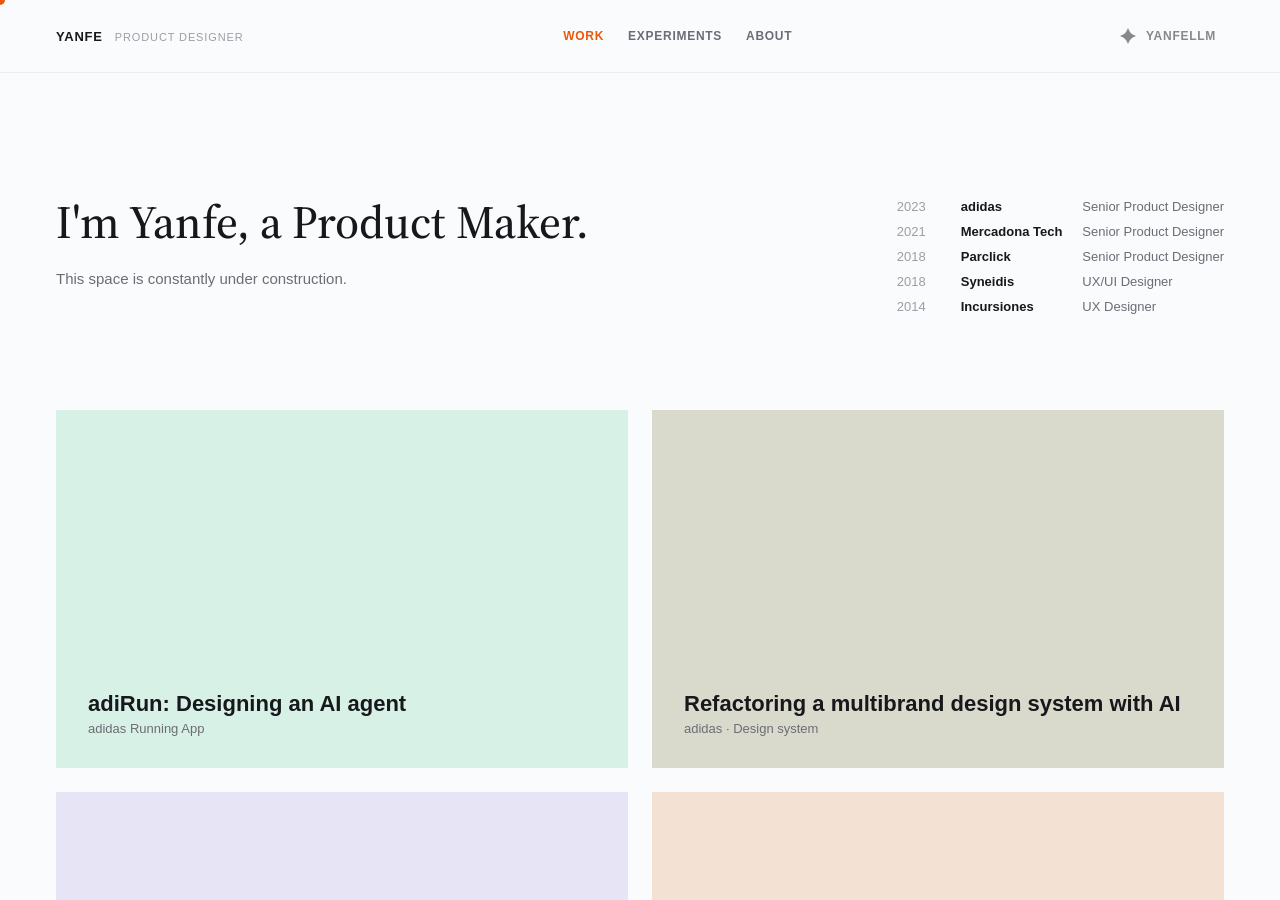
==== index.html @ 69a74528 "Publish Experiments, Token sorting game, and full site assets. Bring production main in sync with th" ====
<!doctype html>
<html lang="en">
<head>
<meta charset="utf-8">
<meta name="viewport" content="width=device-width, initial-scale=1">
<title>Yanfe — Product Designer</title>
<meta name="color-scheme" content="light">
<meta name="theme-color" content="#FAFBFD">
<link rel="icon" href="favicon.svg" type="image/svg+xml">
<link rel="preconnect" href="https://fonts.googleapis.com">
<link rel="preconnect" href="https://fonts.gstatic.com" crossorigin>
<link href="https://fonts.googleapis.com/css2?family=Source+Serif+4:ital,opsz,wght@0,8..60,500;1,8..60,500&display=swap" rel="stylesheet">
<link rel="stylesheet" href="styles.css">
</head>
<body>
<div class="cursor-dot" id="cursorDot"></div>
<button class="chat-fab" aria-label="Ask YanfeLLM" data-chat-toggle>
  <svg width="20" height="20" viewBox="0 0 24 24" fill="#fff"><path d="M12 0 L14.5 9.5 L24 12 L14.5 14.5 L12 24 L9.5 14.5 L0 12 L9.5 9.5 Z"/></svg>
</button>

<!-- YANFELLM CHAT PANEL -->
<div class="chat-panel" id="chatPanel">
  <div class="chat-header">
    <div class="chat-header-left">
      <span class="chat-title">YANFELLM</span>
      <span class="chat-info">i</span>
      <div class="chat-tooltip">YanfeLLM is an AI chatbot. May contain mistakes. Responses aren't stored anywhere.</div>
    </div>
    <button class="chat-close" id="chatClose" aria-label="Close">✕</button>
  </div>
  <div class="chat-body" id="chatBody">
    <p class="chat-prompt-title">What would you like to know?</p>
    <button class="chat-suggestion" data-q="What's your favorite project and why?">↳ What's your favorite project and why?</button>
    <button class="chat-suggestion" data-q="How do you approach product design?">↳ How do you approach product design?</button>
    <button class="chat-suggestion" data-q="What's your background before adidas?">↳ What's your background before adidas?</button>
  </div>
  <div class="chat-footer">
    <input class="chat-input" id="chatInput" type="text" placeholder="Ask about Yanfe...">
    <button class="chat-send" id="chatSend" aria-label="Send">↑</button>
  </div>
</div>

<div class="page" id="page-home">

  <div class="nav">
    <div class="nav-brand">
      <a href="index.html" class="nav-name">YANFE</a>
      <span class="nav-role">PRODUCT DESIGNER</span>
    </div>
    <div class="nav-links">
      <a href="index.html#work" class="active">WORK</a>
      <a href="experiments.html">EXPERIMENTS</a>
      <a href="about.html">ABOUT</a>
    </div>
    <button class="chat-toggle" aria-label="Ask YanfeLLM" data-chat-toggle><svg class="chat-toggle-icon" width="16" height="16" viewBox="0 0 30 30" fill="none" xmlns="http://www.w3.org/2000/svg"><path d="M14.5231 29.2759C12.6685 22.5706 7.42938 17.3315 0.724097 15.4769C0.240255 15.3431 0.240255 14.657 0.724097 14.5231C7.42938 12.6685 12.6685 7.42939 14.5231 0.724099C14.6569 0.240257 15.343 0.240257 15.4769 0.724099C17.3315 7.42939 22.5706 12.6685 29.2759 14.5231C29.7597 14.657 29.7597 15.343 29.2759 15.4769C22.5706 17.3315 17.3315 22.5706 15.4769 29.2759C15.343 29.7597 14.657 29.7597 14.5231 29.2759Z" fill="currentColor"/></svg><span class="chat-toggle-label">YANFELLM</span></button>
  </div>

  <div class="hero-row">
    <div class="hero-copy">
      <h1 class="hero">I'm Yanfe, a Product Maker.</h1>
      <p class="hero-note">This space is constantly under construction.</p>
    </div>
    <div class="experience">
      <div class="year">2023</div><a href="https://www.adidas.com" class="company">adidas</a><div class="role">Senior Product Designer</div>
      <div class="year">2021</div><a href="#" class="company">Mercadona Tech</a><div class="role">Senior Product Designer</div>
      <div class="year">2018</div><a href="#" class="company">Parclick</a><div class="role">Senior Product Designer</div>
      <div class="year">2018</div><a href="#" class="company">Syneidis</a><div class="role">UX/UI Designer</div>
      <div class="year">2014</div><a href="https://incursiones-ve.com" class="company">Incursiones</a><div class="role">UX Designer</div>
    </div>
  </div>

  <div id="work" class="projects">
    <a href="adirun.html" class="tile tile5 tile-light tile-adirun">
      <div><div class="tile-title">adiRun: Designing an AI agent</div><div class="tile-meta">adidas Running App</div></div>
    </a>
    <a href="post-sales-ds.html" class="tile tile4 tile-light tile-ds">
      <div><div class="tile-title">Refactoring a multibrand design system with AI</div><div class="tile-meta">adidas · Design system</div></div>
    </a>
    <a href="order-history.html" class="tile tile3 tile-light tile-oh">
      <div><div class="tile-title">Rethinking adidas post-purchase support</div><div class="tile-meta">adidas · Post-sales</div></div>
    </a>
    <a href="repeat-order.html" class="tile tile-repeat tile-light">
      <div><div class="tile-title">Repeat Order: turning a hidden shortcut into a growth lever</div><div class="tile-meta">Mercadona Online</div></div>
    </a>
  </div>

  <div class="about">
    <p>10+ years across e-commerce, logistics and complex service products. I hold a BFA in architecture, and it still shapes how I approach product.</p>
    <p>I work at the intersection of strategy, systems and experience. Across consumer products and internal platforms, at companies where design had to move fast and work at scale.</p>
    <a href="about.html" style="display: inline-block; margin-top: 12px; font-size: 14px; text-decoration: underline;">More about me →</a>
  </div>

  <div class="footer">
    <div class="footer-note">Designed + built by Yanfe</div>
    <div class="footer-links"><a href="https://www.linkedin.com/in/yanfepedroza" target="_blank" rel="noopener noreferrer">LinkedIn</a><a href="mailto:yanfepedroza@gmail.com">Email</a><a href="https://github.com/Yanfep" target="_blank" rel="noopener noreferrer">GitHub</a></div>
  </div>
</div>

<script src="script.js"></script>
</body>
</html>
---- styles.css ----
html { color-scheme: light; background: #FAFBFD; }
:root {
  --bg: #FAFBFD;
  --fg: #17181C;
  --muted: #6B6D75;
  --faint: #9C9EA6;
  --line: #ECEDF0;
  --accent: #E8590C;
  --tile1a: #F2A65A;
  --tile1b: #E8598A;
  --tile2: #EDEEF2;
  --tile3: #E7E4F5;
  --tile-repeat: #F3E1D4;
  --tile4a: #5B6CE8;
  --tile4b: #8A5BE8;
  --tile5: #DCEFE6;
  --tile6a: #1E2330;
  --tile6b: #3A4258;
  --swatch: #EDEEF2;
}
* { box-sizing: border-box; }
html { height: 100%; }
body {
  margin: 0;
  font-family: 'Helvetica Now Display', 'Helvetica Neue', Helvetica, Arial, sans-serif;
  background: var(--bg) !important;
  color: var(--fg);
  cursor: none;
  display: flex;
  height: 100dvh;
  overflow: hidden;
}
a, .tile, .experiment-card { cursor: none; }
a { color: var(--fg); text-decoration: none; }
a:hover { color: var(--accent); }
.page {
  flex: 1 1 0%;
  min-width: 0;
  min-height: 0;
  height: 100%;
  overflow-y: auto;
  display: flex;
  flex-direction: column;
  order: 1;
  container-type: inline-size;
  container-name: page;
}

.cursor-dot {
  position: fixed;
  top: 0; left: 0;
  width: 10px; height: 10px;
  border-radius: 50%;
  background: var(--accent);
  pointer-events: none;
  transform: translate(-50%, -50%);
  z-index: 9999;
  transition: width 0.15s ease, height 0.15s ease, opacity 0.15s ease;
}
.cursor-dot.hover { width: 18px; height: 18px; }
@media (hover: none) {
  .cursor-dot { display: none; }
  body, a, .tile, .experiment-card { cursor: auto; }
}

.resize-hint {
  position: fixed; bottom: 16px; left: 50%; transform: translateX(-50%);
  background: var(--fg); color: var(--bg); font-size: 12px; padding: 8px 14px;
  border-radius: 999px; opacity: 0.85; pointer-events: none; z-index: 10;
}

/* NAV (shared) */
.nav { display: flex; align-items: center; justify-content: space-between; gap: 16px; padding: 20px 56px; border-bottom: 1px solid var(--line); }
.nav-brand { display: flex; align-items: baseline; gap: 12px; flex-wrap: wrap; }
.nav-name { font-size: 13px; font-weight: 700; letter-spacing: 0.06em; color: var(--fg); }
.nav-role { font-size: 11px; font-weight: 500; letter-spacing: 0.08em; color: var(--faint); }
.nav-links { display: flex; gap: 24px; font-size: 12px; font-weight: 600; letter-spacing: 0.06em; overflow-x: auto; scrollbar-width: none; }
.nav-links::-webkit-scrollbar { display: none; }
.nav-links a { white-space: nowrap; }
.nav-links a.active { color: var(--accent); }
.nav-links a:not(.active) { color: var(--muted); }

/* ===== HOME ===== */
.hero-row { padding: 120px 56px 96px 56px; display: flex; justify-content: space-between; gap: 40px; flex-wrap: wrap; }
h1 { margin: 0; font-family: 'Source Serif 4', serif; font-weight: 500; color: var(--fg); }
.hero-copy { max-width: 560px; min-width: 0; }
h1.hero { max-width: 560px; font-size: 46px; line-height: 1.25; }
.hero-note { margin: 16px 0 0 0; font-size: 15px; line-height: 1.6; color: var(--muted); }
h1 em { font-style: italic; }
.experience { display: grid; grid-template-columns: 44px auto 1fr; column-gap: 20px; row-gap: 10px; align-content: start; font-size: 13px; padding-top: 6px; min-width: 0; }
.experience .year { color: var(--faint); }
.experience .company { font-weight: 600; }
.experience .role { color: var(--muted); }

.projects { padding: 0 56px; display: grid; grid-template-columns: 1fr 1fr; gap: 24px; }
.tile { display: flex; align-items: flex-end; padding: 32px; height: auto; aspect-ratio: 16 / 10; min-height: 320px; cursor: pointer; }
.tile-title { font-size: 22px; font-weight: 700; }
.tile-meta { font-size: 13px; margin-top: 4px; }
.tile-dark .tile-title { color: #fff; } .tile-dark .tile-meta { color: rgba(255,255,255,0.8); }
.tile-light .tile-title { color: var(--fg); } .tile-light .tile-meta { color: var(--muted); }
.tile1 { background: linear-gradient(135deg, var(--tile1a), var(--tile1b)); }
.tile2 { background: var(--tile2); }
.tile3 { background: var(--tile3); }
.tile-repeat { background: var(--tile-repeat); }
.tile4 { background: #dadacc; }
.tile5 { background: #d7f1e6; }
.tile6 { background: linear-gradient(135deg, var(--tile6a), var(--tile6b)); }

.experiments-header { padding: 96px 56px 56px 56px; max-width: 640px; }
.experiments-header h1 { font-size: 38px; line-height: 1.3; }
.experiments-header p { margin: 16px 0 0 0; font-size: 15px; line-height: 1.6; color: var(--muted); }
.experiments-grid { padding: 0 56px 96px; display: grid; grid-template-columns: 1fr 1fr 1fr; gap: 20px; }
.experiment-card { display: block; padding: 24px; border: 1px solid var(--line); }
.experiment-card .title { font-size: 15px; font-weight: 600; color: var(--fg); }
.experiment-card .meta { font-size: 12px; color: var(--muted); margin-top: 6px; }

.about { padding: 88px 56px 56px 56px; max-width: 640px; }
.about p { margin: 0; font-size: 15px; line-height: 1.7; color: var(--muted); }
.about p + p { margin-top: 14px; }

.about-grid { padding: 88px 56px 96px 56px; display: grid; grid-template-columns: 1fr 1fr; gap: 64px; align-items: start; }
.about-heading { font-family: 'Source Serif 4', serif; font-weight: 500; font-style: normal; font-size: 46px; line-height: 1.25; margin: 12px 0 20px 0; color: var(--fg); }
.about-heading em { font-style: italic; }
.about-bio p { margin: 0 0 16px 0; font-size: 15px; line-height: 1.7; color: var(--muted); }
.about-bio p:last-child { margin-bottom: 0; }
.about-work { display: flex; flex-direction: column; }
.about-work .p-eyebrow { margin-bottom: 20px; }
.work-item { display: flex; gap: 16px; align-items: baseline; padding: 16px 0; border-top: 1px solid var(--line); }
.work-item:last-child { border-bottom: 1px solid var(--line); }
.work-num { font-size: 12px; color: var(--faint); flex-shrink: 0; width: 20px; }
.work-title { font-size: 14px; font-weight: 600; color: var(--fg); margin-bottom: 3px; }
.work-desc { font-size: 13px; color: var(--muted); line-height: 1.5; }

.footer { margin-top: auto; padding: 24px 56px 40px 56px; border-top: 1px solid var(--line); display: flex; align-items: center; justify-content: space-between; flex-wrap: wrap; gap: 12px; }
.footer-note { font-size: 12px; color: var(--faint); }
.footer-links { display: flex; gap: 20px; font-size: 12px; color: var(--muted); }

/* ===== PROJECT DETAIL ===== */
.project-body {
  display: grid;
  grid-template-columns: 1fr minmax(0, 768px) 1fr;
  column-gap: 32px;
  width: 100%;
  max-width: 1800px;
  margin: 0 auto;
  padding: 48px 56px 0;
  align-items: start;
}
.sidebar {
  position: sticky;
  top: 24px;
  width: auto;
  max-width: 240px;
  display: flex;
  flex-direction: column;
  align-items: flex-start;
  gap: 8px;
}
.sidebar .back {
  font-size: 13px;
  letter-spacing: 0.06em;
  text-transform: uppercase;
  color: var(--muted);
  margin-bottom: 16px;
}
.sidebar .section-link {
  font-size: 15px;
  line-height: 1.5;
  color: var(--faint);
  background: none;
  border: none;
  padding: 0;
  text-align: left;
}
.sidebar .section-link.active { color: var(--fg); font-weight: 500; }

.project-content {
  min-width: 0;
  padding-bottom: 96px;
  display: flex;
  flex-direction: column;
  gap: 96px;
}
.project-intro { display: flex; flex-direction: column; gap: 24px; }
.project-eyebrow {
  font-size: 13px;
  letter-spacing: 0.04em;
  text-transform: uppercase;
  color: var(--faint);
  margin: 0;
}
.project-title {
  font-family: 'Source Serif 4', serif;
  font-weight: 500;
  font-size: clamp(36px, 4.2vw, 56px);
  line-height: 1.1;
  letter-spacing: -0.02em;
  margin: 0;
}
.hero-image {
  width: 100%;
  height: auto;
  aspect-ratio: 16 / 9;
  background: linear-gradient(135deg, var(--tile1a), var(--tile1b));
  display: flex;
  align-items: center;
  justify-content: center;
  color: rgba(255,255,255,0.85);
  font-size: 15px;
}
.hero-image.hero-adirun {
  background: #d7f1e6;
  color: transparent;
}
.hero-image.hero-orders {
  background: #E7E4F5;
  color: transparent;
}
.hero-image.hero-repeat {
  background: #F3E1D4;
  color: transparent;
}
.hero-image.hero-ds {
  background: #dadacc;
  color: transparent;
}
.meta-row {
  display: grid;
  grid-template-columns: repeat(4, minmax(0, 1fr));
  gap: 32px 48px;
}
.meta-row .label {
  font-size: 12px;
  letter-spacing: 0.06em;
  text-transform: uppercase;
  color: var(--faint);
  margin-bottom: 8px;
}
.meta-row .value { font-size: 14px; line-height: 1.5; color: var(--fg); }

.p-section { padding-bottom: 0; scroll-margin-top: 32px; }
.p-eyebrow { font-size: 12px; font-weight: 600; letter-spacing: 0.08em; color: var(--accent); margin-bottom: 16px; }
.project-content .p-eyebrow {
  font-size: 13px;
  font-weight: 500;
  letter-spacing: 0.04em;
  text-transform: uppercase;
  color: var(--faint);
  margin-bottom: 8px;
}
.p-section h2 {
  font-family: 'Source Serif 4', serif;
  font-weight: 500;
  font-size: clamp(24px, 2.4vw, 32px);
  line-height: 1.2;
  letter-spacing: -0.02em;
  margin: 0 0 16px 0;
  color: var(--fg);
}
.p-section p { margin: 0 0 16px 0; font-size: 15px; line-height: 1.7; color: var(--muted); }
.p-section p:last-child { margin-bottom: 0; }
.project-content code {
  font-family: ui-monospace, SFMono-Regular, Menlo, monospace;
  font-size: 12.5px;
  background: var(--swatch);
  padding: 1px 5px;
  color: var(--fg);
}
.placeholder-block { height: auto; aspect-ratio: 16 / 10; background: var(--swatch); display: flex; align-items: center; justify-content: center; font-size: 13px; color: var(--faint); margin-top: 24px; }

.p-figure {
  margin: 24px 0;
  padding: 0;
  background: #fff;
  border: 1px solid var(--line);
  overflow-x: auto;
}
.p-section .p-figure:last-child {
  margin-bottom: 0;
}

.prototype-embed {
  margin: 24px 0 0;
  display: flex;
  justify-content: center;
  background: #eae7e0;
  border: 1px solid var(--line);
  padding: 28px 16px 20px;
}
.prototype-embed iframe {
  width: 380px;
  max-width: 100%;
  height: 800px;
  border: 0;
  background: transparent;
}
.p-figure img,
.p-figure-video {
  display: block;
  width: 100%;
  height: auto;
}
.p-figure-video {
  background: #fff;
}

.token-panel {
  margin: 24px 0;
  background: #2c2c2c;
  border: 1px solid #3d3d3d;
  color: #f5f5f5;
  overflow: hidden;
}
.token-panel-title {
  margin: 0;
  padding: 14px 16px 10px;
  font-size: 13px;
  font-weight: 600;
}
.token-panel-scroll {
  overflow-x: auto;
}
.token-table {
  width: 100%;
  min-width: 720px;
  border-collapse: collapse;
  font-size: 11px;
  line-height: 1.3;
}
.token-table th,
.token-table td {
  padding: 7px 10px;
  text-align: left;
  border-top: 1px solid #3d3d3d;
  white-space: nowrap;
  vertical-align: middle;
}
.token-table th {
  font-size: 11px;
  font-weight: 500;
  color: #b3b3b3;
}
.token-table td:first-child {
  font-family: ui-monospace, SFMono-Regular, Menlo, monospace;
  font-size: 11.5px;
  color: #ececec;
}
.token-chip {
  display: inline-flex;
  align-items: center;
  gap: 8px;
  font-family: ui-monospace, SFMono-Regular, Menlo, monospace;
  font-size: 11px;
  color: #d8d8d8;
}
.token-chip i {
  width: 14px;
  height: 14px;
  border-radius: 3px;
  border: 1px solid rgba(255,255,255,0.18);
  flex-shrink: 0;
  display: inline-block;
}
.token-chip em {
  font-style: normal;
  font-size: 10px;
  color: #9a9a9a;
}

.p-quote {
  font-family: 'Source Serif 4', serif;
  font-style: italic;
  font-size: 22px;
  line-height: 1.4;
  color: var(--fg);
  margin: 12px 0 16px;
}

.signal-row {
  display: grid;
  grid-template-columns: repeat(4, minmax(0, 1fr));
  gap: 12px;
  margin: 8px 0 24px;
}
.signal {
  padding: 14px 12px;
  border: 1px solid var(--line);
  font-size: 13px;
  font-weight: 600;
  line-height: 1.35;
  color: var(--fg);
}

.cap-list {
  display: grid;
  grid-template-columns: 1fr 1fr;
  gap: 20px 32px;
  margin: 8px 0 24px;
}
.cap-title { font-size: 15px; font-weight: 600; margin-bottom: 4px; color: var(--fg); }
.cap-desc { font-size: 14px; line-height: 1.5; color: var(--muted); }

.process-row {
  display: flex;
  flex-wrap: wrap;
  align-items: center;
  gap: 8px 6px;
  margin: 8px 0 24px;
}
.process-step {
  padding: 12px 14px;
  border: 1px solid var(--line);
  font-size: 13px;
  font-weight: 600;
  color: var(--fg);
  line-height: 1.3;
}
.process-arrow { color: var(--faint); font-size: 14px; }

.p-list {
  margin: 0 0 16px 0;
  padding: 0 0 0 20px;
  color: var(--muted);
  font-size: 15px;
  line-height: 1.7;
}
.p-list li { margin: 0 0 6px 0; }
.p-list li:last-child { margin-bottom: 0; }

.stat-row {
  display: grid;
  grid-template-columns: repeat(3, minmax(0, 1fr));
  gap: 12px;
  margin: 8px 0 24px;
}
.stat {
  padding: 16px 14px;
  border: 1px solid var(--line);
}
.stat-num {
  font-family: 'Source Serif 4', serif;
  font-size: 28px;
  font-weight: 500;
  letter-spacing: -0.02em;
  color: var(--fg);
  margin-bottom: 4px;
}
.stat-label { font-size: 13px; color: var(--muted); }

.flows-grid { display: grid; grid-template-columns: 1fr 1fr; gap: 24px; }
.flow-card .placeholder-block { aspect-ratio: 16 / 10; height: auto; margin-top: 0; margin-bottom: 16px; }
.flow-title { font-size: 16px; font-weight: 600; margin-bottom: 6px; }
.flow-desc { font-size: 14px; color: var(--muted); line-height: 1.5; }

.reflection-list { display: flex; flex-direction: column; gap: 28px; }
.reflection-item .r-title { font-size: 18px; font-weight: 600; margin-bottom: 6px; }
.reflection-item .r-desc { font-size: 15px; line-height: 1.6; color: var(--muted); }

/* ===== RESPONSIVE ===== */
@media (max-width: 900px) {
  .nav, .hero-row, .projects, .about, .about-grid, .footer, .experiments-header, .experiments-grid, .project-body { padding-left: 32px; padding-right: 32px; }
  .hero-row { padding-top: 88px; padding-bottom: 64px; }
  h1.hero { font-size: 38px; }
  .about-heading { font-size: 38px; }
  .projects { grid-template-columns: 1fr 1fr; gap: 16px; }
  .experiments-grid { grid-template-columns: 1fr 1fr; }
  .tile { min-height: 240px; padding: 24px; }
  .tile-title { font-size: 20px; }

  .project-body { grid-template-columns: 1fr; row-gap: 0; padding-top: 24px; }
  .sidebar { display: none; }
  .project-content { gap: 64px; padding-bottom: 72px; }
  .meta-row { grid-template-columns: 1fr 1fr; gap: 24px; }
}

@media (max-width: 600px) {
  .nav, .hero-row, .projects, .about, .footer, .experiments-header, .experiments-grid { padding-left: 20px; padding-right: 20px; }
  .nav { padding-top: 16px; padding-bottom: 16px; gap: 12px; }
  .nav-brand { gap: 8px; }
  .nav-role { display: none; }
  .nav-links { gap: 18px; }
  .hero-row { padding-top: 56px; padding-bottom: 48px; flex-direction: column; gap: 32px; }
  h1.hero { font-size: 30px; line-height: 1.3; max-width: 100%; }
  .about-heading { font-size: 30px; line-height: 1.3; }
  .experience { grid-template-columns: 56px 1fr; row-gap: 4px; }
  .experience .role { grid-column: 2; font-size: 12px; margin-top: -4px; margin-bottom: 8px; }
  .projects { grid-template-columns: 1fr; gap: 14px; }
  .tile { min-height: 220px; padding: 20px; }
  .tile-title { font-size: 20px; }
  .about { padding-top: 56px; padding-bottom: 40px; }
  .about-grid { padding: 56px 20px 64px 20px; grid-template-columns: 1fr; gap: 40px; }
  .about-heading { font-size: 24px; }
  .experiments-header { padding-top: 56px; padding-bottom: 40px; }
  .experiments-header h1 { font-size: 28px; }
  .experiments-grid { grid-template-columns: 1fr; gap: 14px; }
  .footer { padding-top: 20px; padding-bottom: 28px; flex-direction: column; align-items: flex-start; }
  .footer-links { gap: 16px; }

  /* Project detail: sidebar collapses on mobile */
  .project-body { grid-template-columns: 1fr; padding: 20px 20px 0; }
  .sidebar { display: none; }
  .section-pills { display: none; }
  .project-content { padding-top: 8px; gap: 48px; padding-bottom: 56px; }
  .project-intro { gap: 20px; }
  .meta-row { grid-template-columns: 1fr; gap: 16px; }
  .p-quote { font-size: 20px; }
  .flows-grid { grid-template-columns: 1fr; gap: 24px; }
  .signal-row { grid-template-columns: 1fr 1fr; }
  .cap-list { grid-template-columns: 1fr; }
  .process-arrow { display: none; }
  .process-row { display: grid; grid-template-columns: 1fr; }
  .stat-row { grid-template-columns: 1fr; }
}

/* Orange hover on all interactive text — !important because several
   elements set their own color and would otherwise win over a plain a:hover */
.nav-links a:hover,
.experience a.company:hover,
.experiment-card:hover .title,
.experiment-card:hover .meta,
.footer-links a:hover,
.sidebar .back:hover,
.sidebar .section-link:hover,
.section-pills a:hover {
  color: var(--accent) !important;
}

/* ===== YANFELLM CHAT ===== */
.chat-toggle {
  background: none;
  border: none;
  padding: 8px;
  display: flex;
  align-items: center;
  justify-content: center;
  flex-shrink: 0;
  height: 32px;
  border-radius: 999px;
  opacity: 0.5;
  color: var(--fg);
  transition: opacity 0.2s ease, background-color 0.2s ease;
}
.chat-toggle-icon {
  width: 16px;
  height: 16px;
  flex-shrink: 0;
  fill: currentColor;
  transition: fill 0.2s ease;
}
.chat-toggle-label {
  font-size: 12px;
  font-weight: 600;
  letter-spacing: 0.06em;
  color: inherit;
  padding-left: 10px;
  max-width: 110px;
  overflow: hidden;
  white-space: nowrap;
  transition: max-width 0.2s ease, opacity 0.2s ease, padding 0.2s ease;
}
.chat-toggle:hover {
  opacity: 1;
  color: var(--accent);
}
body.chat-open .chat-toggle {
  opacity: 1;
  background: color-mix(in srgb, var(--accent) 8%, transparent);
  color: var(--accent);
}
body.chat-open .chat-toggle-label {
  max-width: 0;
  opacity: 0;
  padding-left: 0;
}
.chat-fab {
  display: none;
  position: fixed; bottom: 20px; right: 20px; z-index: 50;
  width: 52px; height: 52px; border-radius: 50%; background: var(--accent);
  border: none; align-items: center; justify-content: center;
  box-shadow: 0 4px 14px rgba(0,0,0,0.18);
}
@media (max-width: 600px) {
  .chat-toggle { display: none; }
  .chat-fab { display: flex; }
}
.chat-panel {
  order: 2;
  position: relative;
  height: 100%;
  width: 0;
  flex-shrink: 0;
  overflow: hidden;
  background: var(--bg);
  border-left: 0 solid var(--line);
  z-index: 100;
  display: flex;
  flex-direction: column;
  transition: width 0.25s ease;
}
.chat-panel.open {
  width: 380px;
  border-left-width: 1px;
}
.chat-panel > * { min-width: 380px; }
.chat-header {
  display: flex; align-items: center; justify-content: space-between;
  padding: 20px 20px; border-bottom: 1px solid var(--line);
}
.chat-header-left { display: flex; align-items: center; gap: 8px; position: relative; }
.chat-title { font-size: 13px; font-weight: 700; letter-spacing: 0.06em; }
.chat-info { width: 15px; height: 15px; border-radius: 50%; border: 1px solid var(--faint); color: var(--faint);
  font-size: 10px; display: flex; align-items: center; justify-content: center; cursor: help; }
.chat-tooltip {
  position: absolute; top: 26px; left: 0; width: 240px; background: var(--bg); border: 1px solid var(--line);
  padding: 12px; font-size: 12px; line-height: 1.5; color: var(--muted); display: none; z-index: 5;
}
.chat-info:hover + .chat-tooltip, .chat-tooltip:hover { display: block; }
.chat-close { background: none; border: none; font-size: 16px; color: var(--muted); padding: 4px; }
.chat-body { flex-grow: 1; overflow-y: auto; padding: 24px 20px; display: flex; flex-direction: column; gap: 16px; }
.chat-prompt-title { font-family: 'Source Serif 4', serif; font-weight: 500; font-size: 22px; margin: 0 0 16px 0; }
.chat-suggestion {
  display: flex; align-items: flex-start; gap: 8px; font-size: 14px; color: var(--muted);
  background: none; border: none; text-align: left; padding: 6px 0; cursor: none;
}
.chat-suggestion:hover { color: var(--fg); }
.chat-msg { font-size: 14px; line-height: 1.6; }
.chat-msg.user { align-self: flex-end; background: var(--fg); color: var(--bg); padding: 10px 14px; max-width: 85%; }
.chat-msg.assistant { align-self: flex-start; color: var(--fg); max-width: 100%; white-space: pre-wrap; }
.chat-msg.thinking { color: var(--faint); font-style: italic; }
.chat-footer { padding: 16px 20px; border-top: 1px solid var(--line); display: flex; gap: 8px; }
.chat-input {
  flex-grow: 1; border: 1px solid var(--line); padding: 10px 12px; font-size: 14px; font-family: inherit;
  background: var(--bg); color: var(--fg);
}
.chat-input:focus { outline: none; border-color: var(--fg); }
.chat-send {
  background: var(--fg); color: var(--bg); border: none; width: 36px; height: 36px;
  display: flex; align-items: center; justify-content: center; flex-shrink: 0; cursor: none;
}
.chat-send:disabled { opacity: 0.4; }
@media (max-width: 600px) {
  .chat-panel {
    position: fixed;
    top: 0;
    right: 0;
    width: 100%;
    max-width: 100%;
    height: 100%;
    border-left: none;
    transform: translateX(100%);
    transition: transform 0.25s ease;
  }
  .chat-panel.open {
    transform: translateX(0);
    width: 100%;
  }
  .chat-panel > * { min-width: 0; }
}

@container page (max-width: 900px) {
  .hero-row { flex-direction: column; gap: 32px; }
  .projects { grid-template-columns: 1fr; }
  .about-grid { grid-template-columns: 1fr; gap: 40px; }
  .project-body { grid-template-columns: 1fr; }
  .sidebar { display: none; }
  .meta-row { grid-template-columns: 1fr 1fr; }
}

html { scroll-behavior: smooth; }
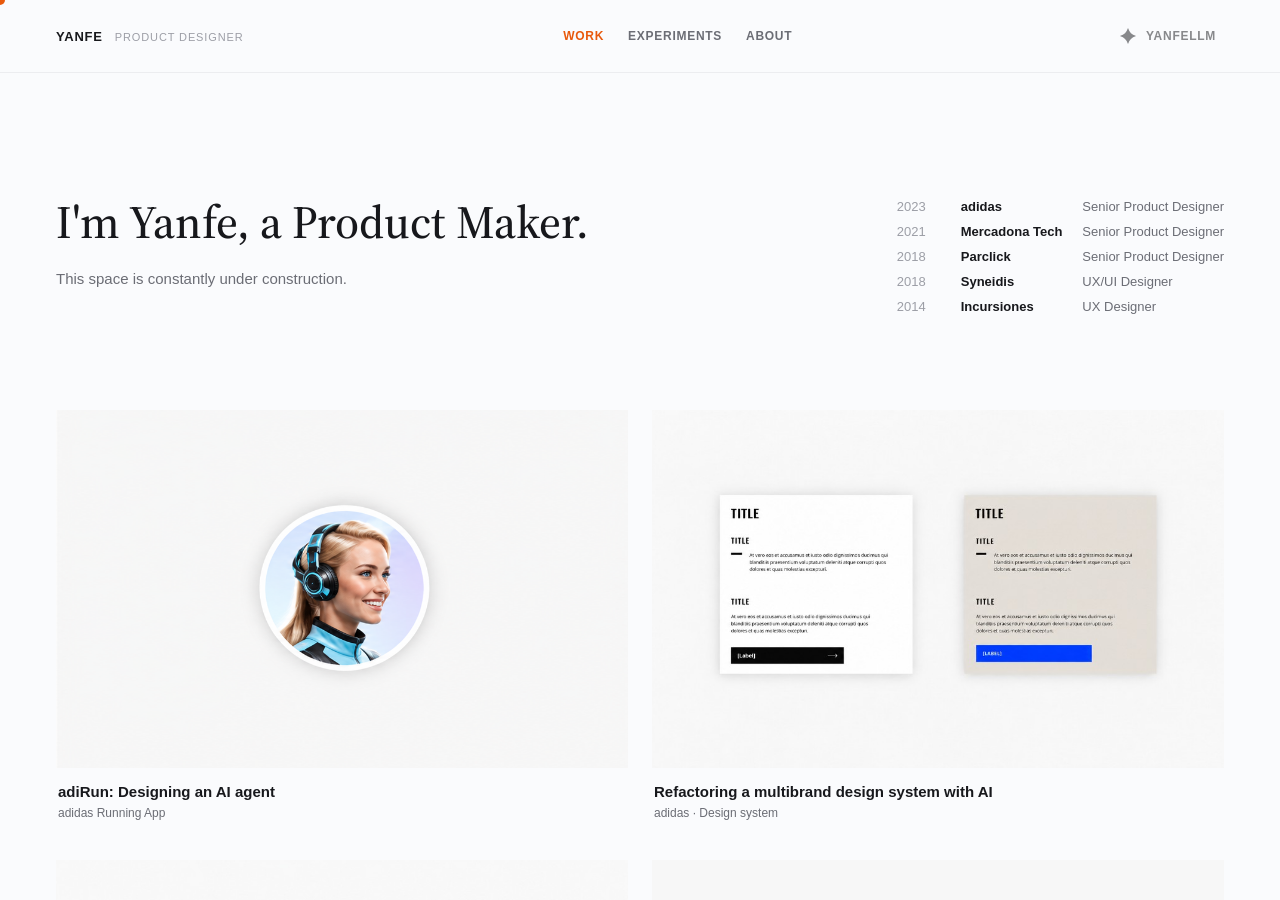
==== commit 75d70476: "Add project covers and move titles below the cards. Ship portfolio tile imagery for adiRun, design s" ====
--- a/index.html
+++ b/index.html
@@ -10,7 +10,7 @@
 <link rel="preconnect" href="https://fonts.googleapis.com">
 <link rel="preconnect" href="https://fonts.gstatic.com" crossorigin>
 <link href="https://fonts.googleapis.com/css2?family=Source+Serif+4:ital,opsz,wght@0,8..60,500;1,8..60,500&display=swap" rel="stylesheet">
-<link rel="stylesheet" href="styles.css">
+<link rel="stylesheet" href="styles.css?v=covers18">
 </head>
 <body>
 <div class="cursor-dot" id="cursorDot"></div>
@@ -70,17 +70,41 @@
   </div>
 
   <div id="work" class="projects">
-    <a href="adirun.html" class="tile tile5 tile-light tile-adirun">
-      <div><div class="tile-title">adiRun: Designing an AI agent</div><div class="tile-meta">adidas Running App</div></div>
+    <a href="adirun.html" class="project-card">
+      <div class="tile tile5 tile-adirun">
+        <img class="tile-cover" src="images/cover-adirun.png?v=c9" alt="" width="1600" height="900" decoding="async">
+      </div>
+      <div class="tile-caption">
+        <div class="tile-title">adiRun: Designing an AI agent</div>
+        <div class="tile-meta">adidas Running App</div>
+      </div>
     </a>
-    <a href="post-sales-ds.html" class="tile tile4 tile-light tile-ds">
-      <div><div class="tile-title">Refactoring a multibrand design system with AI</div><div class="tile-meta">adidas · Design system</div></div>
+    <a href="post-sales-ds.html" class="project-card">
+      <div class="tile tile4 tile-ds">
+        <img class="tile-cover" src="images/cover-ds.png?v=c15" alt="" width="1600" height="900" decoding="async">
+      </div>
+      <div class="tile-caption">
+        <div class="tile-title">Refactoring a multibrand design system with AI</div>
+        <div class="tile-meta">adidas · Design system</div>
+      </div>
     </a>
-    <a href="order-history.html" class="tile tile3 tile-light tile-oh">
-      <div><div class="tile-title">Rethinking adidas post-purchase support</div><div class="tile-meta">adidas · Post-sales</div></div>
+    <a href="order-history.html" class="project-card">
+      <div class="tile tile3 tile-oh">
+        <img class="tile-cover" src="images/cover-post-sales.png?v=c1" alt="" width="1024" height="576" decoding="async">
+      </div>
+      <div class="tile-caption">
+        <div class="tile-title">Rethinking adidas post-purchase support</div>
+        <div class="tile-meta">adidas · Post-sales</div>
+      </div>
     </a>
-    <a href="repeat-order.html" class="tile tile-repeat tile-light">
-      <div><div class="tile-title">Repeat Order: turning a hidden shortcut into a growth lever</div><div class="tile-meta">Mercadona Online</div></div>
+    <a href="repeat-order.html" class="project-card">
+      <div class="tile tile-repeat">
+        <img class="tile-cover" src="images/cover-repeat.png?v=c2" alt="" width="1024" height="642" decoding="async">
+      </div>
+      <div class="tile-caption">
+        <div class="tile-title">Repeat Order: turning a hidden shortcut into a growth lever</div>
+        <div class="tile-meta">Mercadona Online</div>
+      </div>
     </a>
   </div>
 
--- a/styles.css
+++ b/styles.css
@@ -30,7 +30,7 @@
   height: 100dvh;
   overflow: hidden;
 }
-a, .tile, .experiment-card { cursor: none; }
+a, .tile, .project-card, .experiment-card { cursor: none; }
 a { color: var(--fg); text-decoration: none; }
 a:hover { color: var(--accent); }
 .page {
@@ -60,7 +60,7 @@
 .cursor-dot.hover { width: 18px; height: 18px; }
 @media (hover: none) {
   .cursor-dot { display: none; }
-  body, a, .tile, .experiment-card { cursor: auto; }
+  body, a, .tile, .project-card, .experiment-card { cursor: auto; }
 }
 
 .resize-hint {
@@ -92,19 +92,51 @@
 .experience .company { font-weight: 600; }
 .experience .role { color: var(--muted); }
 
-.projects { padding: 0 56px; display: grid; grid-template-columns: 1fr 1fr; gap: 24px; }
-.tile { display: flex; align-items: flex-end; padding: 32px; height: auto; aspect-ratio: 16 / 10; min-height: 320px; cursor: pointer; }
-.tile-title { font-size: 22px; font-weight: 700; }
-.tile-meta { font-size: 13px; margin-top: 4px; }
-.tile-dark .tile-title { color: #fff; } .tile-dark .tile-meta { color: rgba(255,255,255,0.8); }
-.tile-light .tile-title { color: var(--fg); } .tile-light .tile-meta { color: var(--muted); }
+.projects { padding: 0 56px; display: grid; grid-template-columns: 1fr 1fr; gap: 40px 24px; }
+.project-card { display: flex; flex-direction: column; gap: 14px; color: inherit; text-decoration: none; }
+.tile {
+  display: block;
+  padding: 0;
+  height: auto;
+  aspect-ratio: 16 / 10;
+  min-height: 280px;
+  overflow: hidden;
+  position: relative;
+}
+.tile-caption { padding: 0 2px; }
+.tile-title { font-size: 15px; font-weight: 600; line-height: 1.35; color: var(--fg); }
+.tile-meta { font-size: 12px; margin-top: 4px; color: var(--muted); }
 .tile1 { background: linear-gradient(135deg, var(--tile1a), var(--tile1b)); }
 .tile2 { background: var(--tile2); }
 .tile3 { background: var(--tile3); }
-.tile-repeat { background: var(--tile-repeat); }
-.tile4 { background: #dadacc; }
-.tile5 { background: #d7f1e6; }
+.tile-repeat { background: #F3E1D4; }
+.tile4 { background: #F0F2F5; }
+.tile5 { background: #F0F2F5; }
 .tile6 { background: linear-gradient(135deg, var(--tile6a), var(--tile6b)); }
+.tile-adirun,
+.tile-ds,
+.tile-repeat,
+.tile-oh {
+  isolation: isolate;
+  overflow: hidden;
+  position: relative;
+}
+.tile-adirun,
+.tile-ds { background: #F0F2F5; }
+.tile-oh { background: var(--tile3); }
+.tile-adirun .tile-cover,
+.tile-ds .tile-cover,
+.tile-repeat .tile-cover,
+.tile-oh .tile-cover {
+  position: absolute;
+  inset: 0;
+  width: 100%;
+  height: 100%;
+  object-fit: cover;
+  object-position: center center;
+  display: block;
+  pointer-events: none;
+}
 
 .experiments-header { padding: 96px 56px 56px 56px; max-width: 640px; }
 .experiments-header h1 { font-size: 38px; line-height: 1.3; }
@@ -462,10 +494,10 @@
   .hero-row { padding-top: 88px; padding-bottom: 64px; }
   h1.hero { font-size: 38px; }
   .about-heading { font-size: 38px; }
-  .projects { grid-template-columns: 1fr 1fr; gap: 16px; }
+  .projects { grid-template-columns: 1fr 1fr; gap: 28px 16px; }
   .experiments-grid { grid-template-columns: 1fr 1fr; }
-  .tile { min-height: 240px; padding: 24px; }
-  .tile-title { font-size: 20px; }
+  .tile { min-height: 220px; }
+  .tile-title { font-size: 14px; }
 
   .project-body { grid-template-columns: 1fr; row-gap: 0; padding-top: 24px; }
   .sidebar { display: none; }
@@ -484,9 +516,9 @@
   .about-heading { font-size: 30px; line-height: 1.3; }
   .experience { grid-template-columns: 56px 1fr; row-gap: 4px; }
   .experience .role { grid-column: 2; font-size: 12px; margin-top: -4px; margin-bottom: 8px; }
-  .projects { grid-template-columns: 1fr; gap: 14px; }
-  .tile { min-height: 220px; padding: 20px; }
-  .tile-title { font-size: 20px; }
+  .projects { grid-template-columns: 1fr; gap: 28px; }
+  .tile { min-height: 200px; }
+  .tile-title { font-size: 14px; }
   .about { padding-top: 56px; padding-bottom: 40px; }
   .about-grid { padding: 56px 20px 64px 20px; grid-template-columns: 1fr; gap: 40px; }
   .about-heading { font-size: 24px; }
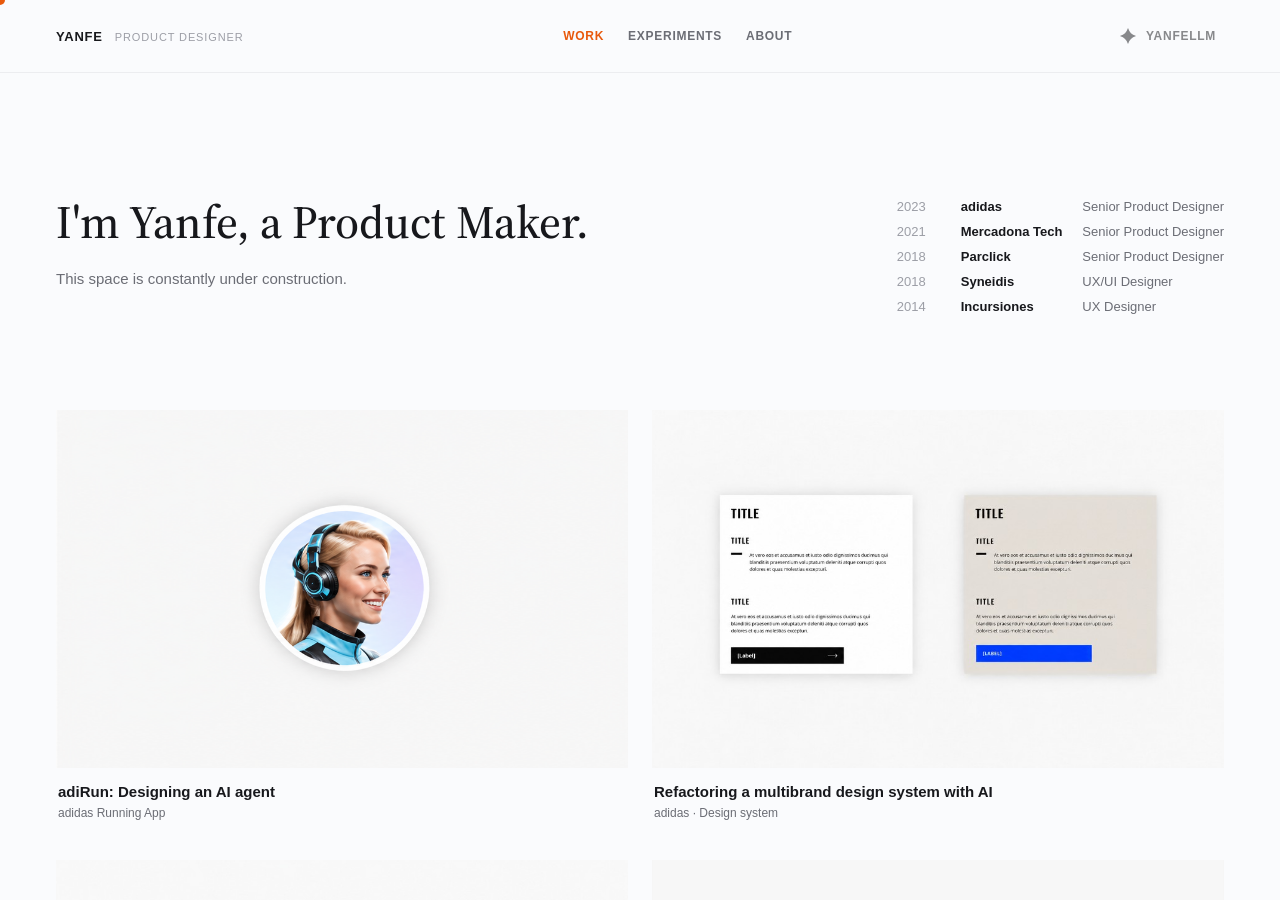
==== commit c9f47f44: "Show project covers in case study heroes and fix Repeat/Rethinking display." ====
--- a/index.html
+++ b/index.html
@@ -10,7 +10,7 @@
 <link rel="preconnect" href="https://fonts.googleapis.com">
 <link rel="preconnect" href="https://fonts.gstatic.com" crossorigin>
 <link href="https://fonts.googleapis.com/css2?family=Source+Serif+4:ital,opsz,wght@0,8..60,500;1,8..60,500&display=swap" rel="stylesheet">
-<link rel="stylesheet" href="styles.css?v=covers18">
+<link rel="stylesheet" href="styles.css?v=covers20">
 </head>
 <body>
 <div class="cursor-dot" id="cursorDot"></div>
@@ -99,7 +99,7 @@
     </a>
     <a href="repeat-order.html" class="project-card">
       <div class="tile tile-repeat">
-        <img class="tile-cover" src="images/cover-repeat.png?v=c2" alt="" width="1024" height="642" decoding="async">
+        <img class="tile-cover" src="images/cover-repeat.png?v=c4" alt="" width="1024" height="642" decoding="async">
       </div>
       <div class="tile-caption">
         <div class="tile-title">Repeat Order: turning a hidden shortcut into a growth lever</div>
--- a/styles.css
+++ b/styles.css
@@ -109,7 +109,7 @@
 .tile1 { background: linear-gradient(135deg, var(--tile1a), var(--tile1b)); }
 .tile2 { background: var(--tile2); }
 .tile3 { background: var(--tile3); }
-.tile-repeat { background: #F3E1D4; }
+.tile-repeat { background: #F6F6F6; }
 .tile4 { background: #F0F2F5; }
 .tile5 { background: #F0F2F5; }
 .tile6 { background: linear-gradient(135deg, var(--tile6a), var(--tile6b)); }
@@ -126,13 +126,22 @@
 .tile-oh { background: var(--tile3); }
 .tile-adirun .tile-cover,
 .tile-ds .tile-cover,
-.tile-repeat .tile-cover,
 .tile-oh .tile-cover {
   position: absolute;
   inset: 0;
   width: 100%;
   height: 100%;
   object-fit: cover;
+  object-position: center center;
+  display: block;
+  pointer-events: none;
+}
+.tile-repeat .tile-cover {
+  position: absolute;
+  inset: 0;
+  width: 100%;
+  height: 100%;
+  object-fit: contain;
   object-position: center center;
   display: block;
   pointer-events: none;
@@ -231,30 +240,33 @@
 }
 .hero-image {
   width: 100%;
-  height: auto;
-  aspect-ratio: 16 / 9;
-  background: linear-gradient(135deg, var(--tile1a), var(--tile1b));
-  display: flex;
-  align-items: center;
-  justify-content: center;
-  color: rgba(255,255,255,0.85);
-  font-size: 15px;
-}
-.hero-image.hero-adirun {
-  background: #d7f1e6;
-  color: transparent;
-}
-.hero-image.hero-orders {
-  background: #E7E4F5;
-  color: transparent;
-}
+  aspect-ratio: 16 / 10;
+  min-height: 280px;
+  background: #F0F2F5;
+  overflow: hidden;
+  position: relative;
+}
+.hero-image img {
+  position: absolute;
+  inset: 0;
+  width: 100%;
+  height: 100%;
+  object-fit: cover;
+  object-position: center center;
+  display: block;
+}
+.hero-image.hero-adirun,
+.hero-image.hero-ds {
+  background: #F0F2F5;
+}
+.hero-image.hero-orders,
 .hero-image.hero-repeat {
-  background: #F3E1D4;
-  color: transparent;
-}
-.hero-image.hero-ds {
-  background: #dadacc;
-  color: transparent;
+  background: #F6F6F6;
+}
+/* Same as home tiles: contain so white-padded covers stay visible */
+.hero-image.hero-orders img,
+.hero-image.hero-repeat img {
+  object-fit: contain;
 }
 .meta-row {
   display: grid;
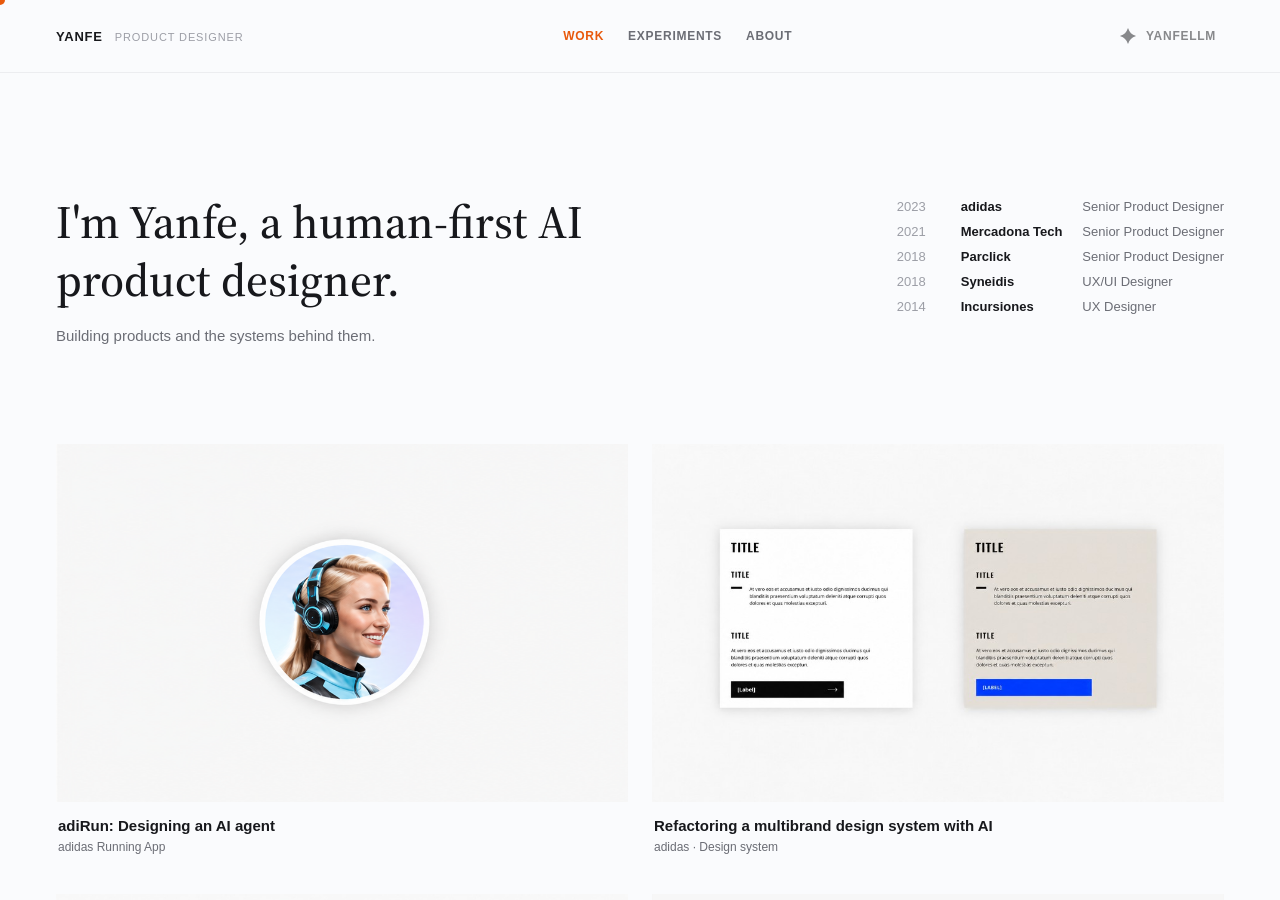
==== commit 57f1e6ff: "Update home, about copy, company links, and footer note." ====
--- a/index.html
+++ b/index.html
@@ -57,15 +57,15 @@
 
   <div class="hero-row">
     <div class="hero-copy">
-      <h1 class="hero">I'm Yanfe, a Product Maker.</h1>
-      <p class="hero-note">This space is constantly under construction.</p>
+      <h1 class="hero">I'm Yanfe, a human-first AI product designer.</h1>
+      <p class="hero-note">Building products and the systems behind them.</p>
     </div>
     <div class="experience">
-      <div class="year">2023</div><a href="https://www.adidas.com" class="company">adidas</a><div class="role">Senior Product Designer</div>
-      <div class="year">2021</div><a href="#" class="company">Mercadona Tech</a><div class="role">Senior Product Designer</div>
-      <div class="year">2018</div><a href="#" class="company">Parclick</a><div class="role">Senior Product Designer</div>
-      <div class="year">2018</div><a href="#" class="company">Syneidis</a><div class="role">UX/UI Designer</div>
-      <div class="year">2014</div><a href="https://incursiones-ve.com" class="company">Incursiones</a><div class="role">UX Designer</div>
+      <div class="year">2023</div><a href="https://www.adidas.com" class="company" target="_blank" rel="noopener noreferrer">adidas</a><div class="role">Senior Product Designer</div>
+      <div class="year">2021</div><a href="https://www.mercadonatech.com" class="company" target="_blank" rel="noopener noreferrer">Mercadona Tech</a><div class="role">Senior Product Designer</div>
+      <div class="year">2018</div><a href="https://parclick.com" class="company" target="_blank" rel="noopener noreferrer">Parclick</a><div class="role">Senior Product Designer</div>
+      <div class="year">2018</div><a href="https://syneidis.com" class="company" target="_blank" rel="noopener noreferrer">Syneidis</a><div class="role">UX/UI Designer</div>
+      <div class="year">2014</div><a href="https://incursiones-ve.com" class="company" target="_blank" rel="noopener noreferrer">Incursiones</a><div class="role">UX Designer</div>
     </div>
   </div>
 
@@ -109,13 +109,12 @@
   </div>
 
   <div class="about">
-    <p>10+ years across e-commerce, logistics and complex service products. I hold a BFA in architecture, and it still shapes how I approach product.</p>
-    <p>I work at the intersection of strategy, systems and experience. Across consumer products and internal platforms, at companies where design had to move fast and work at scale.</p>
+    <p>10+ years designing across e-commerce, logistics and complex services, at companies like adidas and Mercadona Tech. I design products around how people actually behave, the systems that let teams ship them, and, lately, AI experiences that keep people first. My BFA in architecture still shapes how I work: structure first, then everything else.</p>
     <a href="about.html" style="display: inline-block; margin-top: 12px; font-size: 14px; text-decoration: underline;">More about me →</a>
   </div>
 
   <div class="footer">
-    <div class="footer-note">Designed + built by Yanfe</div>
+    <div class="footer-note">Designed + built by Yanfe - This space is constantly under construction.</div>
     <div class="footer-links"><a href="https://www.linkedin.com/in/yanfepedroza" target="_blank" rel="noopener noreferrer">LinkedIn</a><a href="mailto:yanfepedroza@gmail.com">Email</a><a href="https://github.com/Yanfep" target="_blank" rel="noopener noreferrer">GitHub</a></div>
   </div>
 </div>
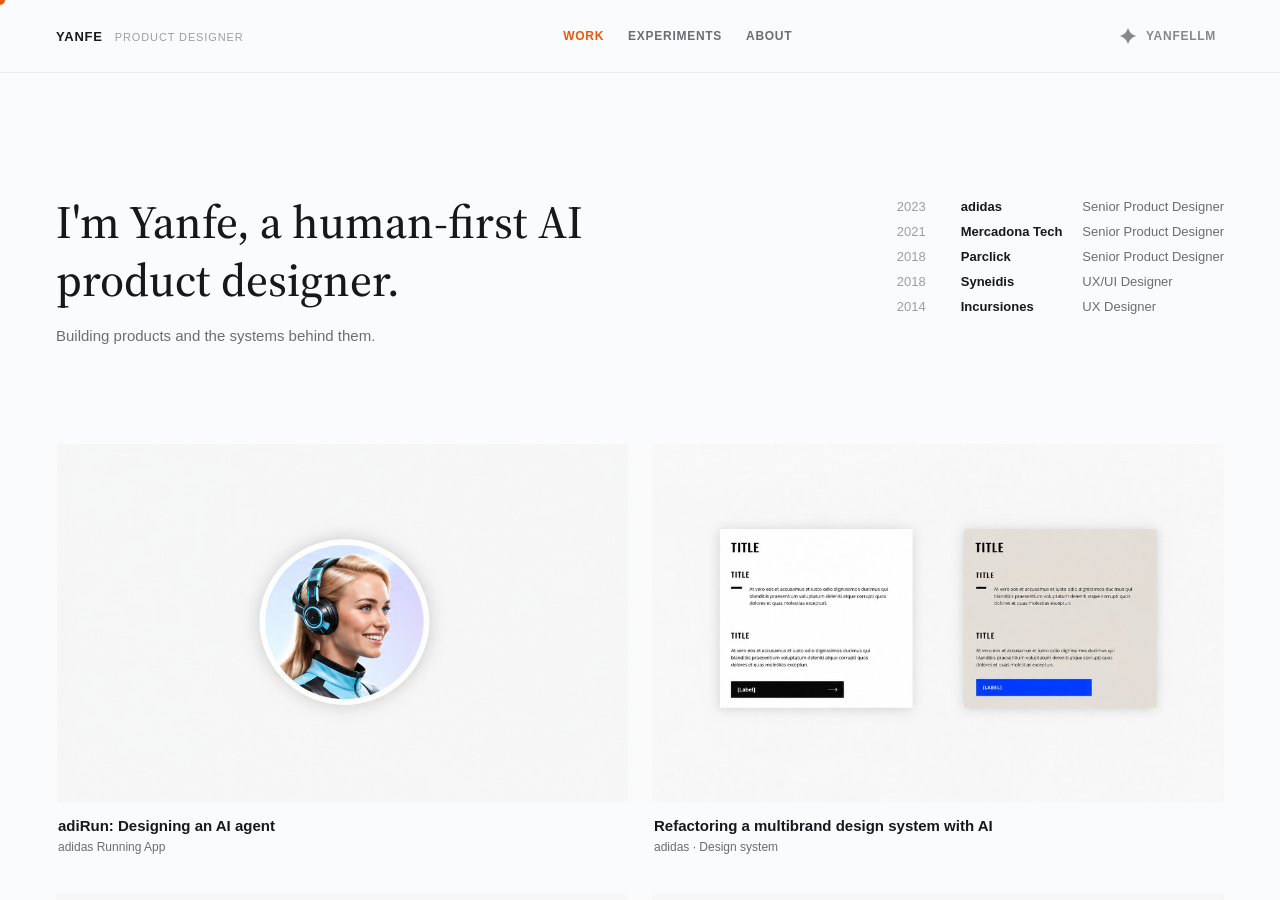
==== commit 909dc1fb: "Update Rethinking post-sales cover image." ====
--- a/index.html
+++ b/index.html
@@ -90,7 +90,7 @@
     </a>
     <a href="order-history.html" class="project-card">
       <div class="tile tile3 tile-oh">
-        <img class="tile-cover" src="images/cover-post-sales.png?v=c1" alt="" width="1024" height="576" decoding="async">
+        <img class="tile-cover" src="images/cover-post-sales.png?v=c4" alt="" width="1024" height="576" decoding="async">
       </div>
       <div class="tile-caption">
         <div class="tile-title">Rethinking adidas post-purchase support</div>
@@ -99,7 +99,7 @@
     </a>
     <a href="repeat-order.html" class="project-card">
       <div class="tile tile-repeat">
-        <img class="tile-cover" src="images/cover-repeat.png?v=c4" alt="" width="1024" height="642" decoding="async">
+        <img class="tile-cover" src="images/cover-repeat.png?v=c7" alt="" width="1024" height="642" decoding="async">
       </div>
       <div class="tile-caption">
         <div class="tile-title">Repeat Order: turning a hidden shortcut into a growth lever</div>
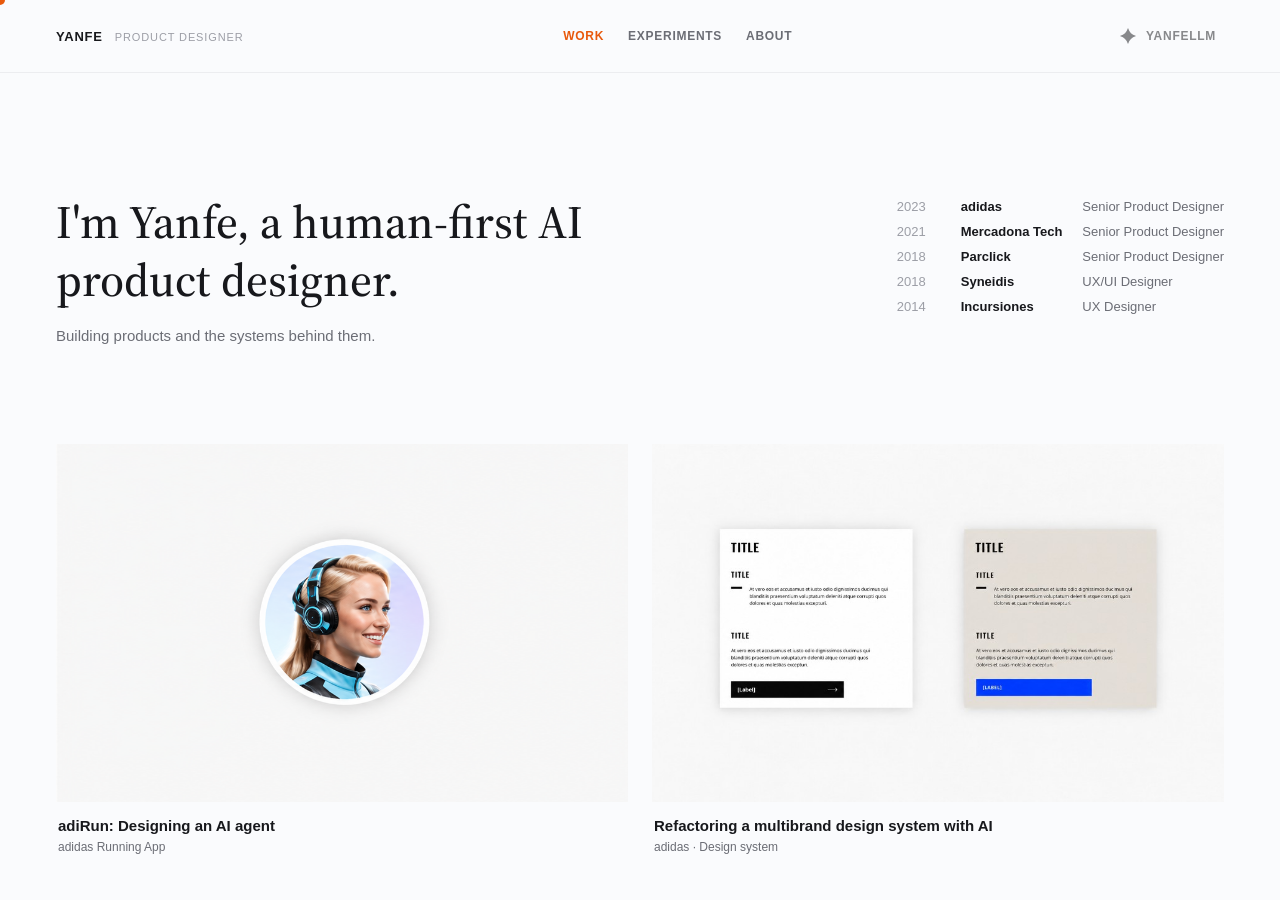
==== commit 8fe5d1b2: "Remove Repeat Order and Rethinking cards from the home page." ====
--- a/index.html
+++ b/index.html
@@ -10,7 +10,7 @@
 <link rel="preconnect" href="https://fonts.googleapis.com">
 <link rel="preconnect" href="https://fonts.gstatic.com" crossorigin>
 <link href="https://fonts.googleapis.com/css2?family=Source+Serif+4:ital,opsz,wght@0,8..60,500;1,8..60,500&display=swap" rel="stylesheet">
-<link rel="stylesheet" href="styles.css?v=covers20">
+<link rel="stylesheet" href="styles.css?v=hide2">
 </head>
 <body>
 <div class="cursor-dot" id="cursorDot"></div>
@@ -88,6 +88,7 @@
         <div class="tile-meta">adidas · Design system</div>
       </div>
     </a>
+    <!-- Temporarily hidden while covers are being updated
     <a href="order-history.html" class="project-card">
       <div class="tile tile3 tile-oh">
         <img class="tile-cover" src="images/cover-post-sales.png?v=c4" alt="" width="1024" height="576" decoding="async">
@@ -106,6 +107,7 @@
         <div class="tile-meta">Mercadona Online</div>
       </div>
     </a>
+    -->
   </div>
 
   <div class="about">
--- a/styles.css
+++ b/styles.css
@@ -94,6 +94,7 @@
 
 .projects { padding: 0 56px; display: grid; grid-template-columns: 1fr 1fr; gap: 40px 24px; }
 .project-card { display: flex; flex-direction: column; gap: 14px; color: inherit; text-decoration: none; }
+.project-card[hidden] { display: none !important; }
 .tile {
   display: block;
   padding: 0;
